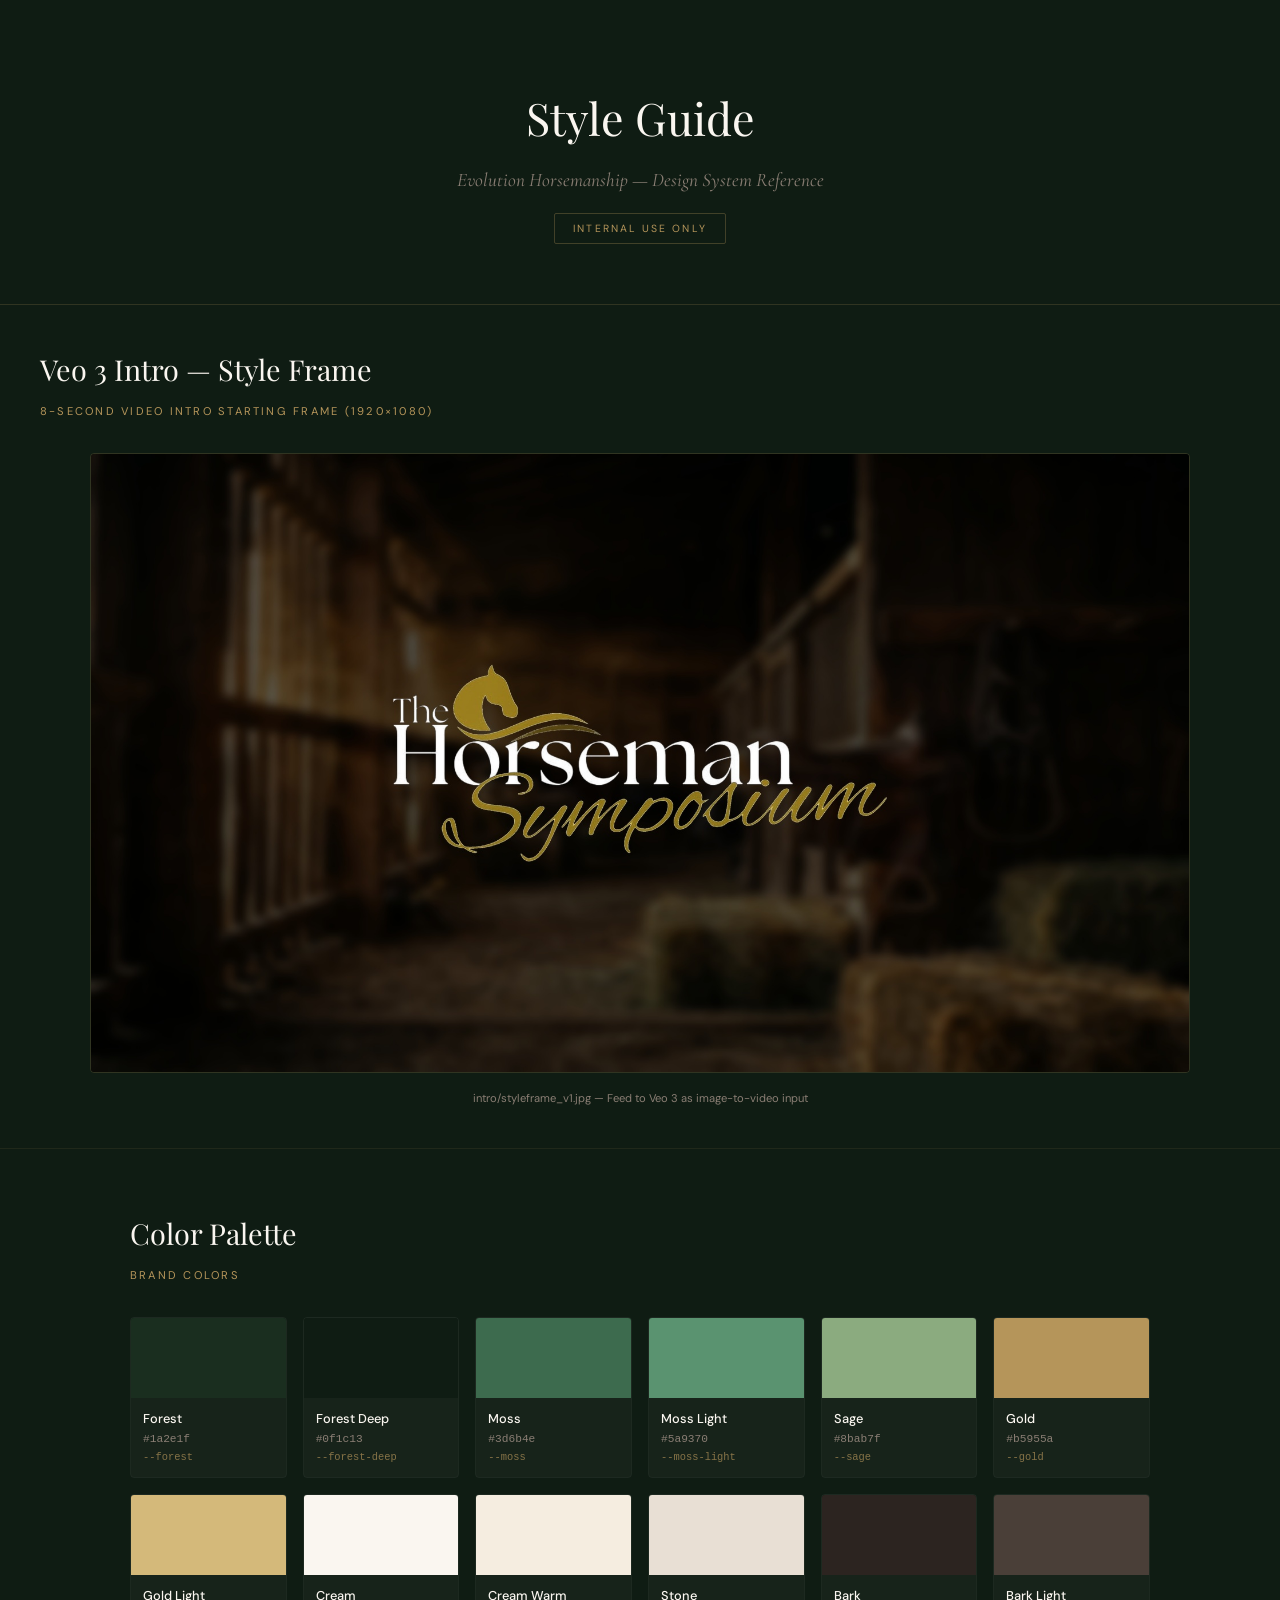
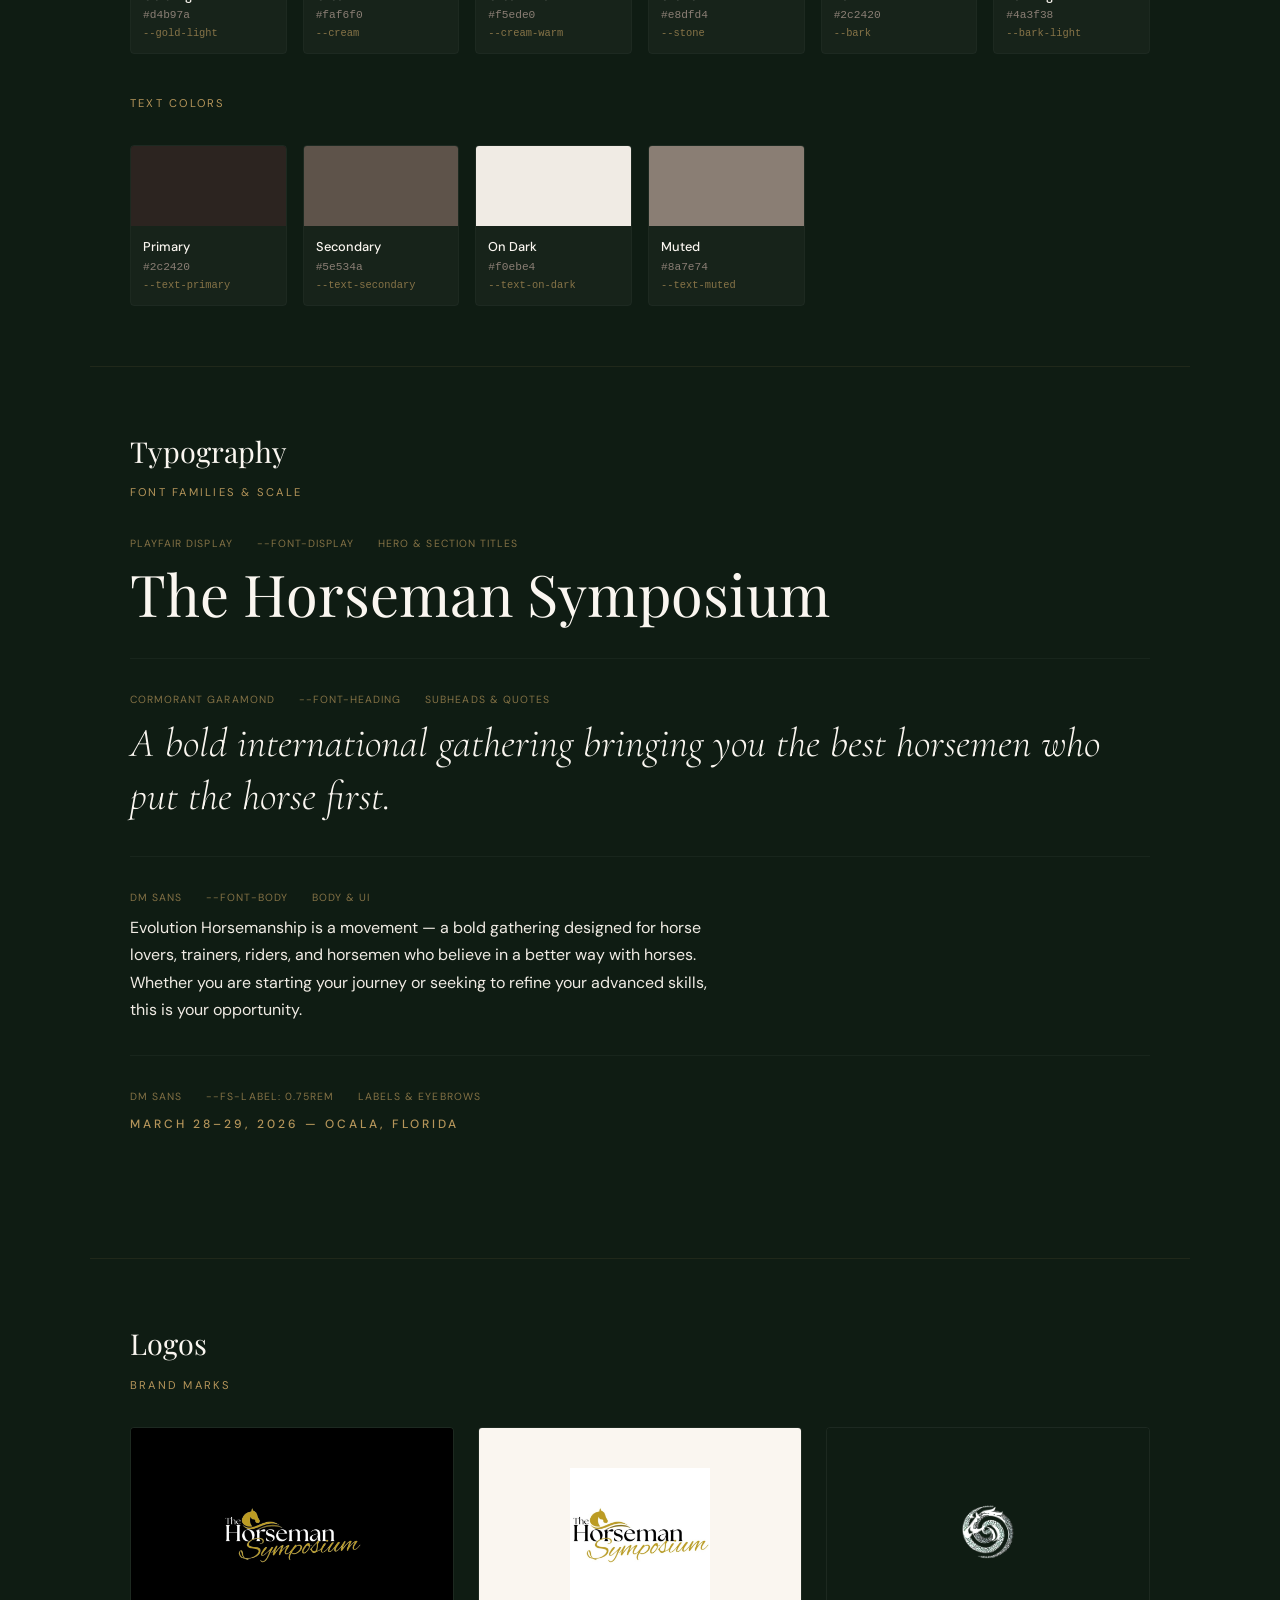
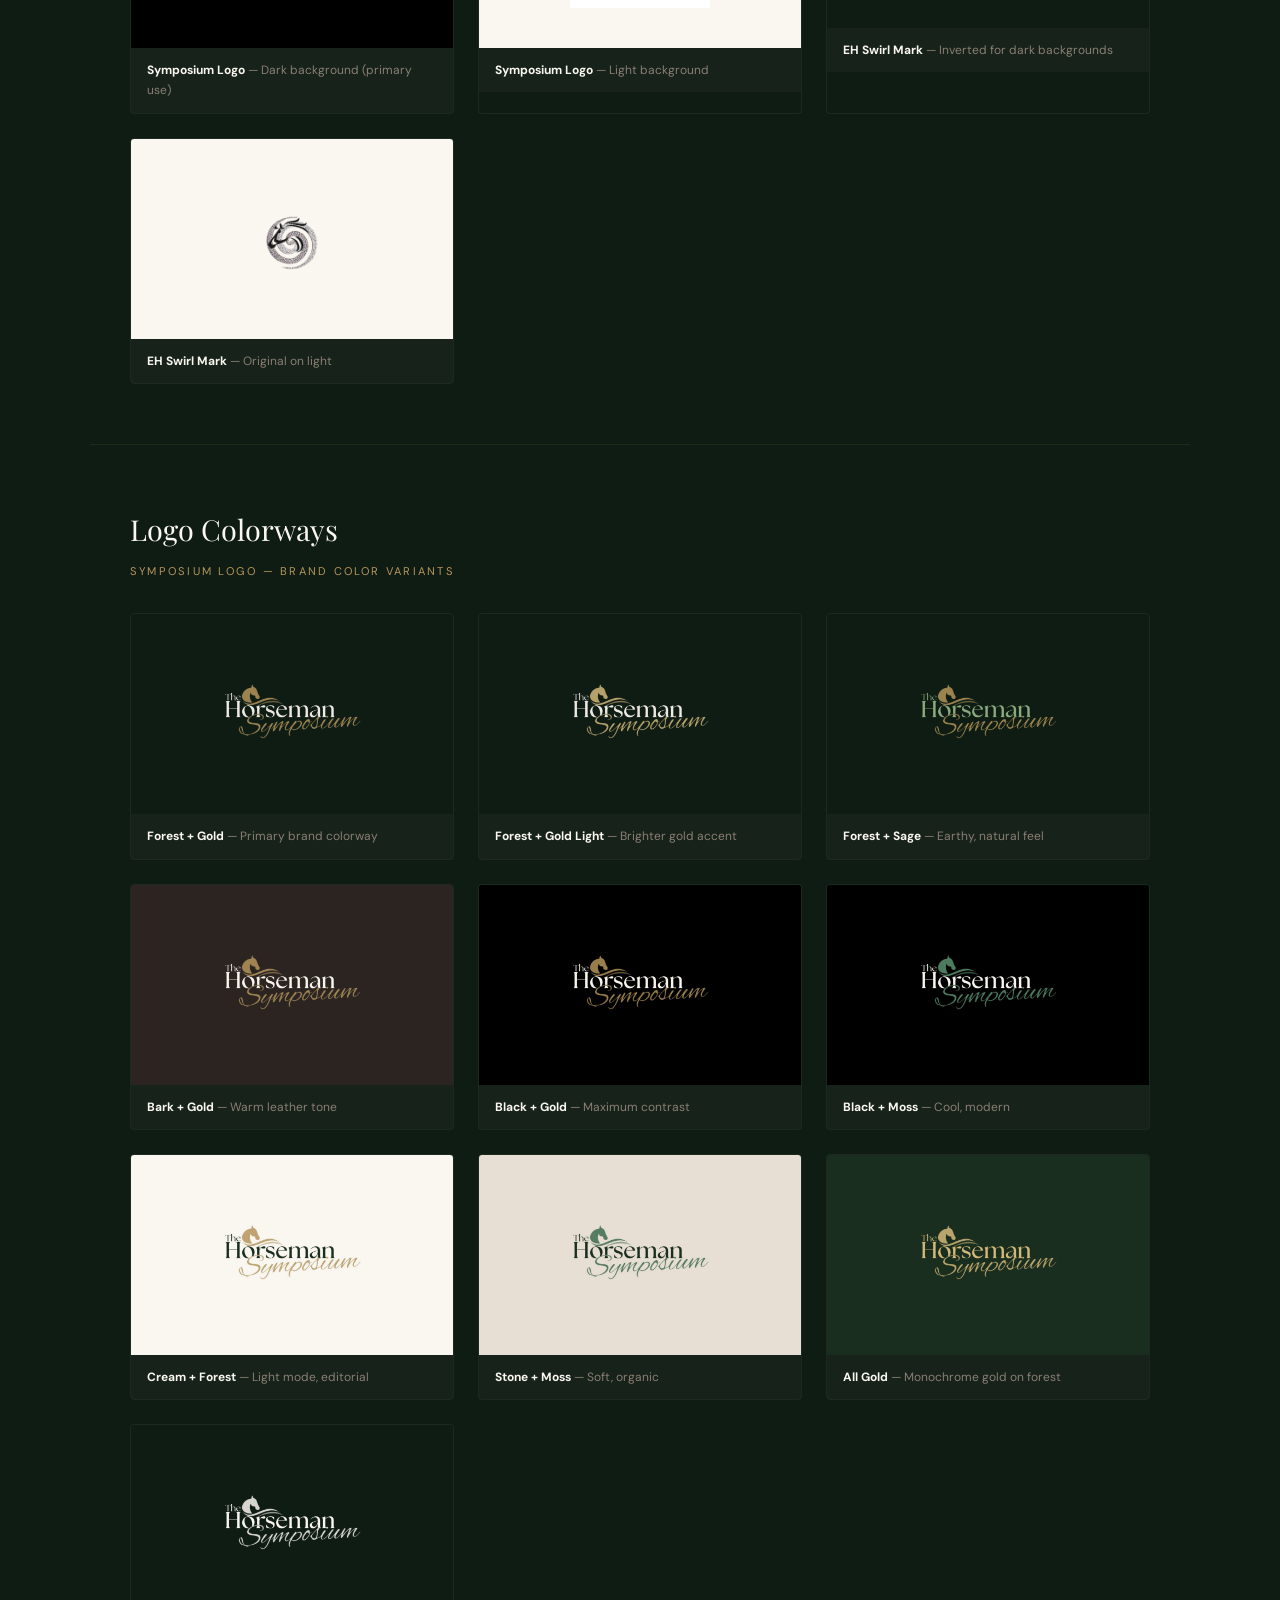
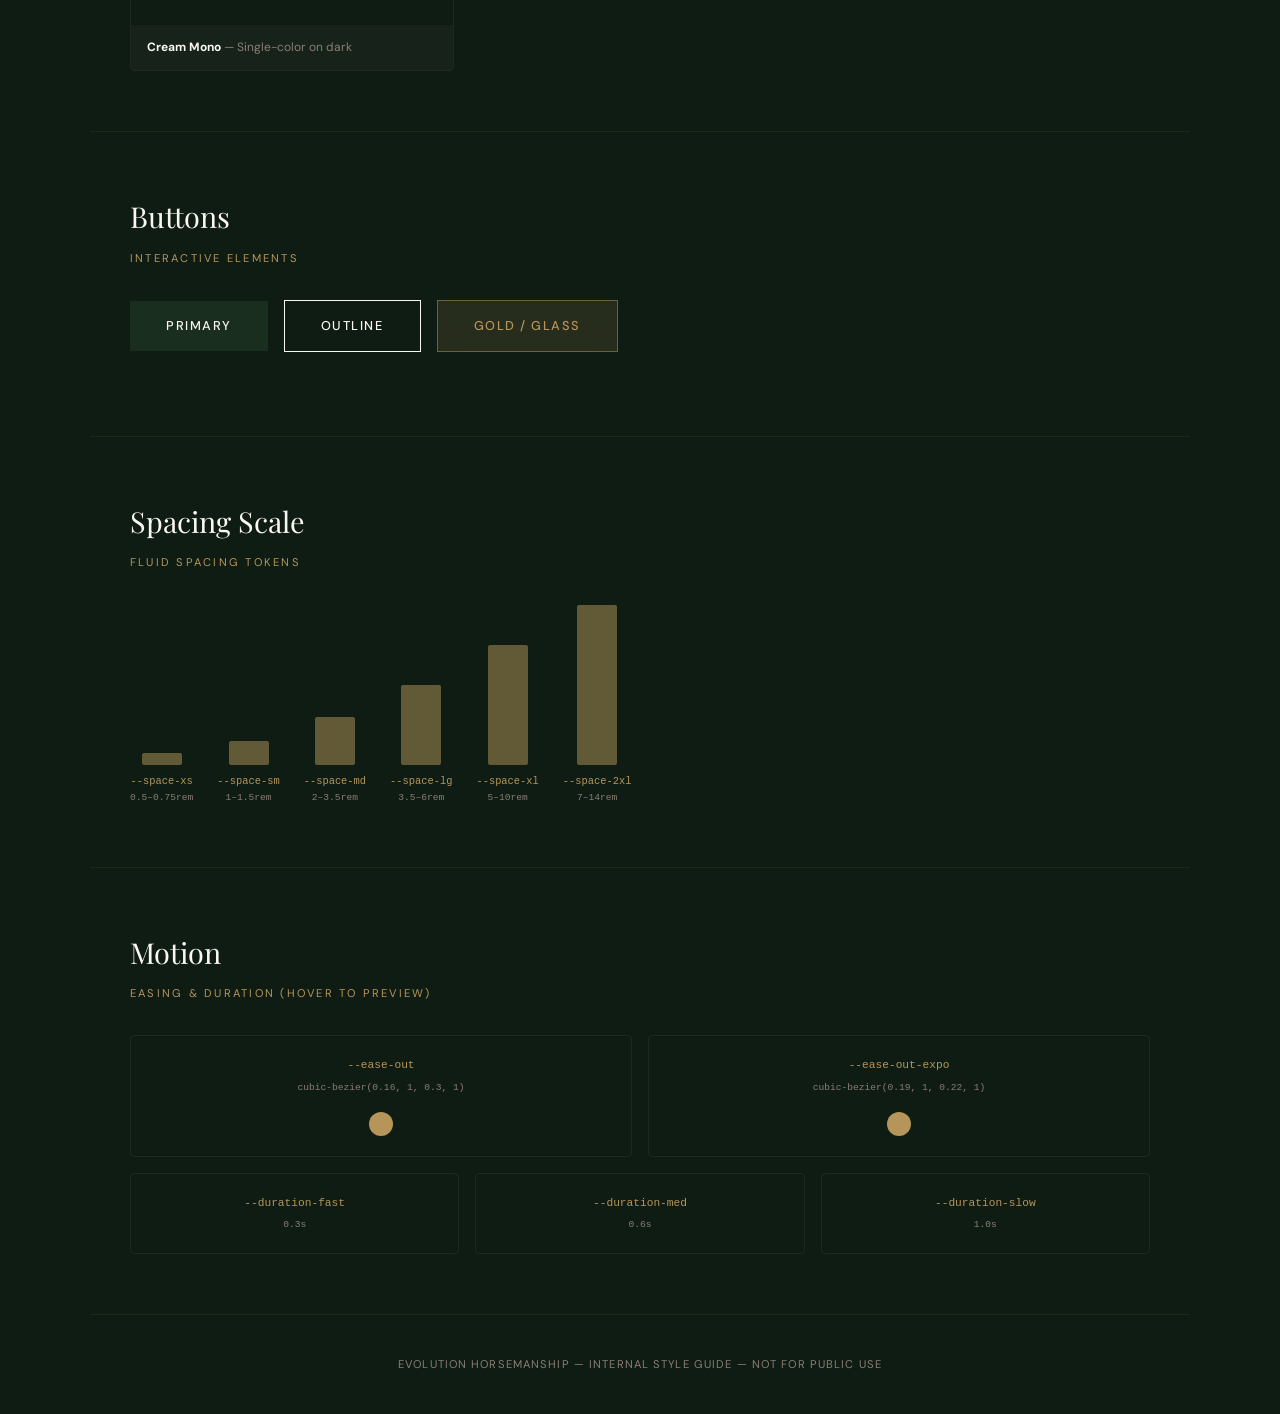
==== src/styleguide.html @ cb479701 "Hero YouTube video, featured interview, social links, intro assets - Replaced hero promo video with " ====
<!DOCTYPE html>
<html lang="en">
<head>
<meta charset="UTF-8">
<meta name="viewport" content="width=device-width, initial-scale=1.0">
<title>Style Guide — Evolution Horsemanship (Internal)</title>
<link href="https://fonts.googleapis.com/css2?family=Cormorant+Garamond:ital,wght@0,300;0,400;0,500;0,600;0,700;1,300;1,400&family=DM+Sans:ital,wght@0,300;0,400;0,500;0,700;1,400&family=Playfair+Display:ital,wght@0,400;0,500;0,600;0,700;0,800;1,400;1,500&family=Great+Vibes&display=swap" rel="stylesheet">
<style>
:root {
  --forest: #1a2e1f; --forest-deep: #0f1c13; --moss: #3d6b4e; --moss-light: #5a9370;
  --sage: #8bab7f; --gold: #b5955a; --gold-light: #d4b97a; --cream: #faf6f0;
  --cream-warm: #f5ede0; --stone: #e8dfd4; --bark: #2c2420; --bark-light: #4a3f38;
  --text-primary: #2c2420; --text-secondary: #5e534a; --text-on-dark: #f0ebe4; --text-muted: #8a7e74;
  --font-display: 'Playfair Display', Georgia, serif;
  --font-heading: 'Cormorant Garamond', Georgia, serif;
  --font-body: 'DM Sans', -apple-system, sans-serif;
}
*, *::before, *::after { margin:0; padding:0; box-sizing:border-box; }
html { background: var(--forest-deep); }
body { font-family: var(--font-body); color: var(--text-on-dark); line-height:1.7; padding:0; }

.sg-header { text-align:center; padding:80px 40px 60px; border-bottom:1px solid rgba(181,149,90,0.2); }
.sg-header h1 { font-family:var(--font-display); font-size:2.8rem; font-weight:400; color:var(--cream); margin-bottom:8px; }
.sg-header p { font-family:var(--font-heading); font-size:1.2rem; font-style:italic; color:var(--text-muted); }
.sg-header .badge { display:inline-block; margin-top:16px; padding:6px 18px; font-size:0.65rem; letter-spacing:0.2em; text-transform:uppercase; border:1px solid rgba(181,149,90,0.3); color:var(--gold); border-radius:2px; }

.sg-section { max-width:1100px; margin:0 auto; padding:60px 40px; border-bottom:1px solid rgba(181,149,90,0.1); }
.sg-section h2 { font-family:var(--font-display); font-size:1.8rem; font-weight:400; color:var(--cream); margin-bottom:8px; }
.sg-section .section-sub { font-size:0.7rem; letter-spacing:0.2em; text-transform:uppercase; color:var(--gold); margin-bottom:32px; }

/* Colors */
.color-grid { display:grid; grid-template-columns:repeat(auto-fill, minmax(140px,1fr)); gap:16px; }
.color-card { border-radius:4px; overflow:hidden; border:1px solid rgba(255,255,255,0.06); }
.color-swatch { height:80px; }
.color-info { padding:10px 12px; background:rgba(255,255,255,0.03); }
.color-info .name { font-size:0.8rem; font-weight:500; color:var(--cream); }
.color-info .hex { font-size:0.7rem; color:var(--text-muted); font-family:monospace; }
.color-info .var { font-size:0.65rem; color:var(--gold); opacity:0.7; font-family:monospace; }

/* Typography */
.type-row { margin-bottom:32px; padding-bottom:32px; border-bottom:1px solid rgba(255,255,255,0.04); }
.type-row:last-child { border-bottom:none; }
.type-meta { display:flex; gap:24px; margin-bottom:8px; flex-wrap:wrap; }
.type-meta span { font-size:0.65rem; letter-spacing:0.1em; text-transform:uppercase; color:var(--gold); opacity:0.7; }
.type-sample-display { font-family:var(--font-display); font-size:clamp(2.4rem,4.5vw,4.2rem); font-weight:400; color:var(--cream); line-height:1.15; }
.type-sample-heading { font-family:var(--font-heading); font-size:clamp(1.8rem,3.2vw,3rem); font-weight:300; font-style:italic; color:var(--cream); line-height:1.3; }
.type-sample-body { font-family:var(--font-body); font-size:1rem; color:var(--text-on-dark); line-height:1.7; max-width:600px; }
.type-sample-label { font-family:var(--font-body); font-size:0.75rem; font-weight:500; letter-spacing:0.25em; text-transform:uppercase; color:var(--gold); }

/* Logos */
.logo-grid { display:grid; grid-template-columns:repeat(auto-fit, minmax(280px,1fr)); gap:24px; }
.logo-card { border:1px solid rgba(255,255,255,0.06); border-radius:4px; overflow:hidden; }
.logo-card .preview { padding:40px; display:flex; align-items:center; justify-content:center; min-height:200px; }
.logo-card .preview img { max-height:140px; width:auto; }
.logo-card .preview.dark { background:#000; }
.logo-card .preview.light { background:var(--cream); }
.logo-card .caption { padding:12px 16px; background:rgba(255,255,255,0.03); font-size:0.75rem; color:var(--text-muted); }
.logo-card .caption strong { color:var(--cream); }

/* Spacing */
.spacing-demo { display:flex; flex-wrap:wrap; gap:24px; align-items:flex-end; }
.spacing-item { text-align:center; }
.spacing-bar { background:var(--gold); opacity:0.5; width:40px; margin:0 auto 8px; border-radius:2px; }
.spacing-item .name { font-size:0.65rem; color:var(--gold); font-family:monospace; }
.spacing-item .val { font-size:0.6rem; color:var(--text-muted); font-family:monospace; }

/* Buttons */
.btn-row { display:flex; flex-wrap:wrap; gap:16px; align-items:center; margin-bottom:24px; }
.demo-btn { display:inline-flex; align-items:center; gap:8px; font-family:var(--font-body); font-size:0.8rem; font-weight:500; letter-spacing:0.12em; text-transform:uppercase; padding:14px 36px; cursor:pointer; border:none; transition:all 0.3s ease; text-decoration:none; }
.demo-btn.primary { background:var(--forest); color:var(--cream); }
.demo-btn.primary:hover { background:var(--moss); }
.demo-btn.outline { background:transparent; border:1px solid var(--forest); color:var(--cream); border-color:var(--cream); }
.demo-btn.outline:hover { background:var(--cream); color:var(--forest); }
.demo-btn.gold { background:rgba(181,149,90,0.15); border:1px solid rgba(181,149,90,0.5); color:var(--gold); backdrop-filter:blur(12px); }
.demo-btn.gold:hover { background:rgba(181,149,90,0.3); color:#fff; }

/* Motion */
.motion-grid { display:grid; grid-template-columns:repeat(auto-fit, minmax(200px,1fr)); gap:16px; }
.motion-card { padding:20px; border:1px solid rgba(255,255,255,0.06); border-radius:4px; text-align:center; }
.motion-card .name { font-size:0.7rem; color:var(--gold); font-family:monospace; margin-bottom:4px; }
.motion-card .val { font-size:0.6rem; color:var(--text-muted); font-family:monospace; }
.motion-ball { width:24px; height:24px; border-radius:50%; background:var(--gold); margin:16px auto 0; }
.motion-card:hover .ball-ease { animation: demoEase 0.6s cubic-bezier(0.16,1,0.3,1) forwards; }
.motion-card:hover .ball-expo { animation: demoEase 0.6s cubic-bezier(0.19,1,0.22,1) forwards; }
@keyframes demoEase { 0%{transform:translateX(-40px)} 100%{transform:translateX(40px)} }
</style>
</head>
<body>

<div class="sg-header">
  <h1>Style Guide</h1>
  <p>Evolution Horsemanship — Design System Reference</p>
  <div class="badge">Internal Use Only</div>
</div>

<!-- VEO 3 INTRO STYLE FRAME -->
<div class="sg-section" style="max-width:100%; padding:40px;">
  <h2>Veo 3 Intro — Style Frame</h2>
  <div class="section-sub">8-Second Video Intro Starting Frame (1920×1080)</div>
  <div style="border:1px solid rgba(181,149,90,0.2); border-radius:4px; overflow:hidden; max-width:1100px; margin:0 auto;">
    <img src="images/styleframe_v1.jpg" alt="Intro Style Frame" style="width:100%; display:block;">
  </div>
  <div style="text-align:center; margin-top:16px; font-size:0.7rem; color:var(--text-muted);">intro/styleframe_v1.jpg — Feed to Veo 3 as image-to-video input</div>
</div>

<!-- COLORS -->
<div class="sg-section">
  <h2>Color Palette</h2>
  <div class="section-sub">Brand Colors</div>
  <div class="color-grid">
    <div class="color-card"><div class="color-swatch" style="background:#1a2e1f"></div><div class="color-info"><div class="name">Forest</div><div class="hex">#1a2e1f</div><div class="var">--forest</div></div></div>
    <div class="color-card"><div class="color-swatch" style="background:#0f1c13"></div><div class="color-info"><div class="name">Forest Deep</div><div class="hex">#0f1c13</div><div class="var">--forest-deep</div></div></div>
    <div class="color-card"><div class="color-swatch" style="background:#3d6b4e"></div><div class="color-info"><div class="name">Moss</div><div class="hex">#3d6b4e</div><div class="var">--moss</div></div></div>
    <div class="color-card"><div class="color-swatch" style="background:#5a9370"></div><div class="color-info"><div class="name">Moss Light</div><div class="hex">#5a9370</div><div class="var">--moss-light</div></div></div>
    <div class="color-card"><div class="color-swatch" style="background:#8bab7f"></div><div class="color-info"><div class="name">Sage</div><div class="hex">#8bab7f</div><div class="var">--sage</div></div></div>
    <div class="color-card"><div class="color-swatch" style="background:#b5955a"></div><div class="color-info"><div class="name">Gold</div><div class="hex">#b5955a</div><div class="var">--gold</div></div></div>
    <div class="color-card"><div class="color-swatch" style="background:#d4b97a"></div><div class="color-info"><div class="name">Gold Light</div><div class="hex">#d4b97a</div><div class="var">--gold-light</div></div></div>
    <div class="color-card"><div class="color-swatch" style="background:#faf6f0"></div><div class="color-info"><div class="name">Cream</div><div class="hex">#faf6f0</div><div class="var">--cream</div></div></div>
    <div class="color-card"><div class="color-swatch" style="background:#f5ede0"></div><div class="color-info"><div class="name">Cream Warm</div><div class="hex">#f5ede0</div><div class="var">--cream-warm</div></div></div>
    <div class="color-card"><div class="color-swatch" style="background:#e8dfd4"></div><div class="color-info"><div class="name">Stone</div><div class="hex">#e8dfd4</div><div class="var">--stone</div></div></div>
    <div class="color-card"><div class="color-swatch" style="background:#2c2420"></div><div class="color-info"><div class="name">Bark</div><div class="hex">#2c2420</div><div class="var">--bark</div></div></div>
    <div class="color-card"><div class="color-swatch" style="background:#4a3f38"></div><div class="color-info"><div class="name">Bark Light</div><div class="hex">#4a3f38</div><div class="var">--bark-light</div></div></div>
  </div>

  <div class="section-sub" style="margin-top:40px">Text Colors</div>
  <div class="color-grid">
    <div class="color-card"><div class="color-swatch" style="background:#2c2420"></div><div class="color-info"><div class="name">Primary</div><div class="hex">#2c2420</div><div class="var">--text-primary</div></div></div>
    <div class="color-card"><div class="color-swatch" style="background:#5e534a"></div><div class="color-info"><div class="name">Secondary</div><div class="hex">#5e534a</div><div class="var">--text-secondary</div></div></div>
    <div class="color-card"><div class="color-swatch" style="background:#f0ebe4"></div><div class="color-info"><div class="name">On Dark</div><div class="hex">#f0ebe4</div><div class="var">--text-on-dark</div></div></div>
    <div class="color-card"><div class="color-swatch" style="background:#8a7e74"></div><div class="color-info"><div class="name">Muted</div><div class="hex">#8a7e74</div><div class="var">--text-muted</div></div></div>
  </div>
</div>

<!-- TYPOGRAPHY -->
<div class="sg-section">
  <h2>Typography</h2>
  <div class="section-sub">Font Families &amp; Scale</div>

  <div class="type-row">
    <div class="type-meta"><span>Playfair Display</span><span>--font-display</span><span>Hero &amp; Section Titles</span></div>
    <div class="type-sample-display">The Horseman Symposium</div>
  </div>
  <div class="type-row">
    <div class="type-meta"><span>Cormorant Garamond</span><span>--font-heading</span><span>Subheads &amp; Quotes</span></div>
    <div class="type-sample-heading">A bold international gathering bringing you the best horsemen who put the horse first.</div>
  </div>
  <div class="type-row">
    <div class="type-meta"><span>DM Sans</span><span>--font-body</span><span>Body &amp; UI</span></div>
    <div class="type-sample-body">Evolution Horsemanship is a movement — a bold gathering designed for horse lovers, trainers, riders, and horsemen who believe in a better way with horses. Whether you are starting your journey or seeking to refine your advanced skills, this is your opportunity.</div>
  </div>
  <div class="type-row">
    <div class="type-meta"><span>DM Sans</span><span>--fs-label: 0.75rem</span><span>Labels &amp; Eyebrows</span></div>
    <div class="type-sample-label">March 28–29, 2026 — Ocala, Florida</div>
  </div>
</div>

<!-- LOGOS -->
<div class="sg-section">
  <h2>Logos</h2>
  <div class="section-sub">Brand Marks</div>
  <div class="logo-grid">
    <div class="logo-card">
      <div class="preview dark"><img src="images/symposium_logo_dark.jpg" alt="Symposium Logo on Dark"></div>
      <div class="caption"><strong>Symposium Logo</strong> — Dark background (primary use)</div>
    </div>
    <div class="logo-card">
      <div class="preview light"><img src="images/symposium_logo.jpg" alt="Symposium Logo on Light"></div>
      <div class="caption"><strong>Symposium Logo</strong> — Light background</div>
    </div>
    <div class="logo-card">
      <div class="preview dark" style="background:var(--forest-deep)"><img src="images/logo.png" alt="EH Brand Mark" style="filter:invert(1) brightness(1.8); max-height:80px;"></div>
      <div class="caption"><strong>EH Swirl Mark</strong> — Inverted for dark backgrounds</div>
    </div>
    <div class="logo-card">
      <div class="preview light"><img src="images/logo.png" alt="EH Brand Mark" style="max-height:80px;"></div>
      <div class="caption"><strong>EH Swirl Mark</strong> — Original on light</div>
    </div>
  </div>
</div>

<!-- LOGO COLORWAYS -->
<div class="sg-section">
  <h2>Logo Colorways</h2>
  <div class="section-sub">Symposium Logo — Brand Color Variants</div>
  <div class="logo-grid" style="grid-template-columns:repeat(auto-fit, minmax(240px,1fr));">
    <div class="logo-card">
      <div class="preview" style="background:#0f1c13; padding:24px;"><img src="images/symposium_logo_forest_gold.jpg" alt="Forest + Gold"></div>
      <div class="caption"><strong>Forest + Gold</strong> — Primary brand colorway</div>
    </div>
    <div class="logo-card">
      <div class="preview" style="background:#0f1c13; padding:24px;"><img src="images/symposium_logo_forest_goldlight.jpg" alt="Forest + Gold Light"></div>
      <div class="caption"><strong>Forest + Gold Light</strong> — Brighter gold accent</div>
    </div>
    <div class="logo-card">
      <div class="preview" style="background:#0f1c13; padding:24px;"><img src="images/symposium_logo_forest_sage.jpg" alt="Forest + Sage"></div>
      <div class="caption"><strong>Forest + Sage</strong> — Earthy, natural feel</div>
    </div>
    <div class="logo-card">
      <div class="preview" style="background:#2c2420; padding:24px;"><img src="images/symposium_logo_bark_gold.jpg" alt="Bark + Gold"></div>
      <div class="caption"><strong>Bark + Gold</strong> — Warm leather tone</div>
    </div>
    <div class="logo-card">
      <div class="preview" style="background:#000; padding:24px;"><img src="images/symposium_logo_black_gold.jpg" alt="Black + Gold"></div>
      <div class="caption"><strong>Black + Gold</strong> — Maximum contrast</div>
    </div>
    <div class="logo-card">
      <div class="preview" style="background:#000; padding:24px;"><img src="images/symposium_logo_black_moss.jpg" alt="Black + Moss"></div>
      <div class="caption"><strong>Black + Moss</strong> — Cool, modern</div>
    </div>
    <div class="logo-card">
      <div class="preview" style="background:#faf6f0; padding:24px;"><img src="images/symposium_logo_cream_forest.jpg" alt="Cream + Forest"></div>
      <div class="caption"><strong>Cream + Forest</strong> — Light mode, editorial</div>
    </div>
    <div class="logo-card">
      <div class="preview" style="background:#e8dfd4; padding:24px;"><img src="images/symposium_logo_stone_moss.jpg" alt="Stone + Moss"></div>
      <div class="caption"><strong>Stone + Moss</strong> — Soft, organic</div>
    </div>
    <div class="logo-card">
      <div class="preview" style="background:#1a2e1f; padding:24px;"><img src="images/symposium_logo_forest_allgold.jpg" alt="All Gold"></div>
      <div class="caption"><strong>All Gold</strong> — Monochrome gold on forest</div>
    </div>
    <div class="logo-card">
      <div class="preview" style="background:#0f1c13; padding:24px;"><img src="images/symposium_logo_forest_cream.jpg" alt="Cream Mono"></div>
      <div class="caption"><strong>Cream Mono</strong> — Single-color on dark</div>
    </div>
  </div>
</div>

<!-- BUTTONS -->
<div class="sg-section">
  <h2>Buttons</h2>
  <div class="section-sub">Interactive Elements</div>
  <div class="btn-row">
    <a class="demo-btn primary" href="#">Primary</a>
    <a class="demo-btn outline" href="#">Outline</a>
    <a class="demo-btn gold" href="#">Gold / Glass</a>
  </div>
</div>

<!-- SPACING -->
<div class="sg-section">
  <h2>Spacing Scale</h2>
  <div class="section-sub">Fluid Spacing Tokens</div>
  <div class="spacing-demo">
    <div class="spacing-item"><div class="spacing-bar" style="height:12px"></div><div class="name">--space-xs</div><div class="val">0.5–0.75rem</div></div>
    <div class="spacing-item"><div class="spacing-bar" style="height:24px"></div><div class="name">--space-sm</div><div class="val">1–1.5rem</div></div>
    <div class="spacing-item"><div class="spacing-bar" style="height:48px"></div><div class="name">--space-md</div><div class="val">2–3.5rem</div></div>
    <div class="spacing-item"><div class="spacing-bar" style="height:80px"></div><div class="name">--space-lg</div><div class="val">3.5–6rem</div></div>
    <div class="spacing-item"><div class="spacing-bar" style="height:120px"></div><div class="name">--space-xl</div><div class="val">5–10rem</div></div>
    <div class="spacing-item"><div class="spacing-bar" style="height:160px"></div><div class="name">--space-2xl</div><div class="val">7–14rem</div></div>
  </div>
</div>

<!-- MOTION -->
<div class="sg-section">
  <h2>Motion</h2>
  <div class="section-sub">Easing &amp; Duration (hover to preview)</div>
  <div class="motion-grid">
    <div class="motion-card"><div class="name">--ease-out</div><div class="val">cubic-bezier(0.16, 1, 0.3, 1)</div><div class="motion-ball ball-ease"></div></div>
    <div class="motion-card"><div class="name">--ease-out-expo</div><div class="val">cubic-bezier(0.19, 1, 0.22, 1)</div><div class="motion-ball ball-expo"></div></div>
  </div>
  <div class="motion-grid" style="margin-top:16px">
    <div class="motion-card"><div class="name">--duration-fast</div><div class="val">0.3s</div></div>
    <div class="motion-card"><div class="name">--duration-med</div><div class="val">0.6s</div></div>
    <div class="motion-card"><div class="name">--duration-slow</div><div class="val">1.0s</div></div>
  </div>
</div>

<div style="text-align:center; padding:40px; color:var(--text-muted); font-size:0.7rem; letter-spacing:0.1em;">
  EVOLUTION HORSEMANSHIP — INTERNAL STYLE GUIDE — NOT FOR PUBLIC USE
</div>

</body>
</html>
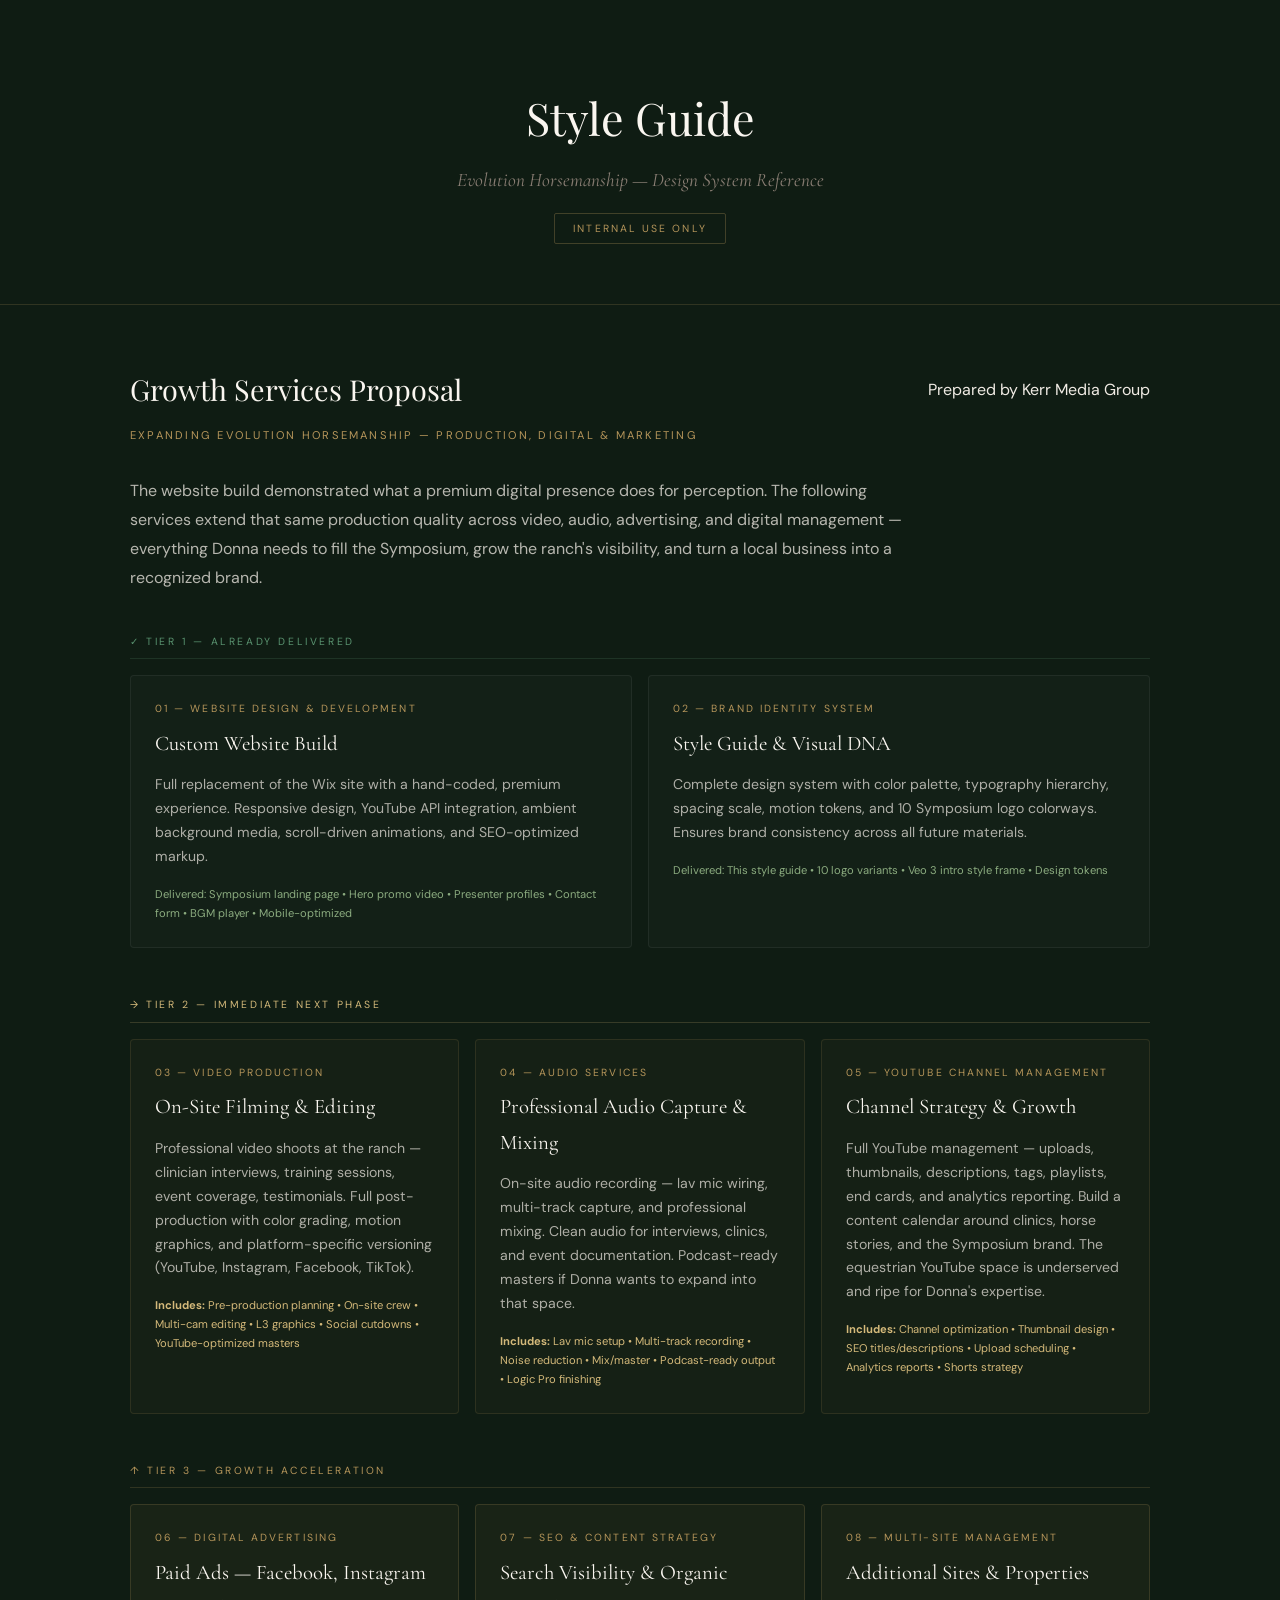
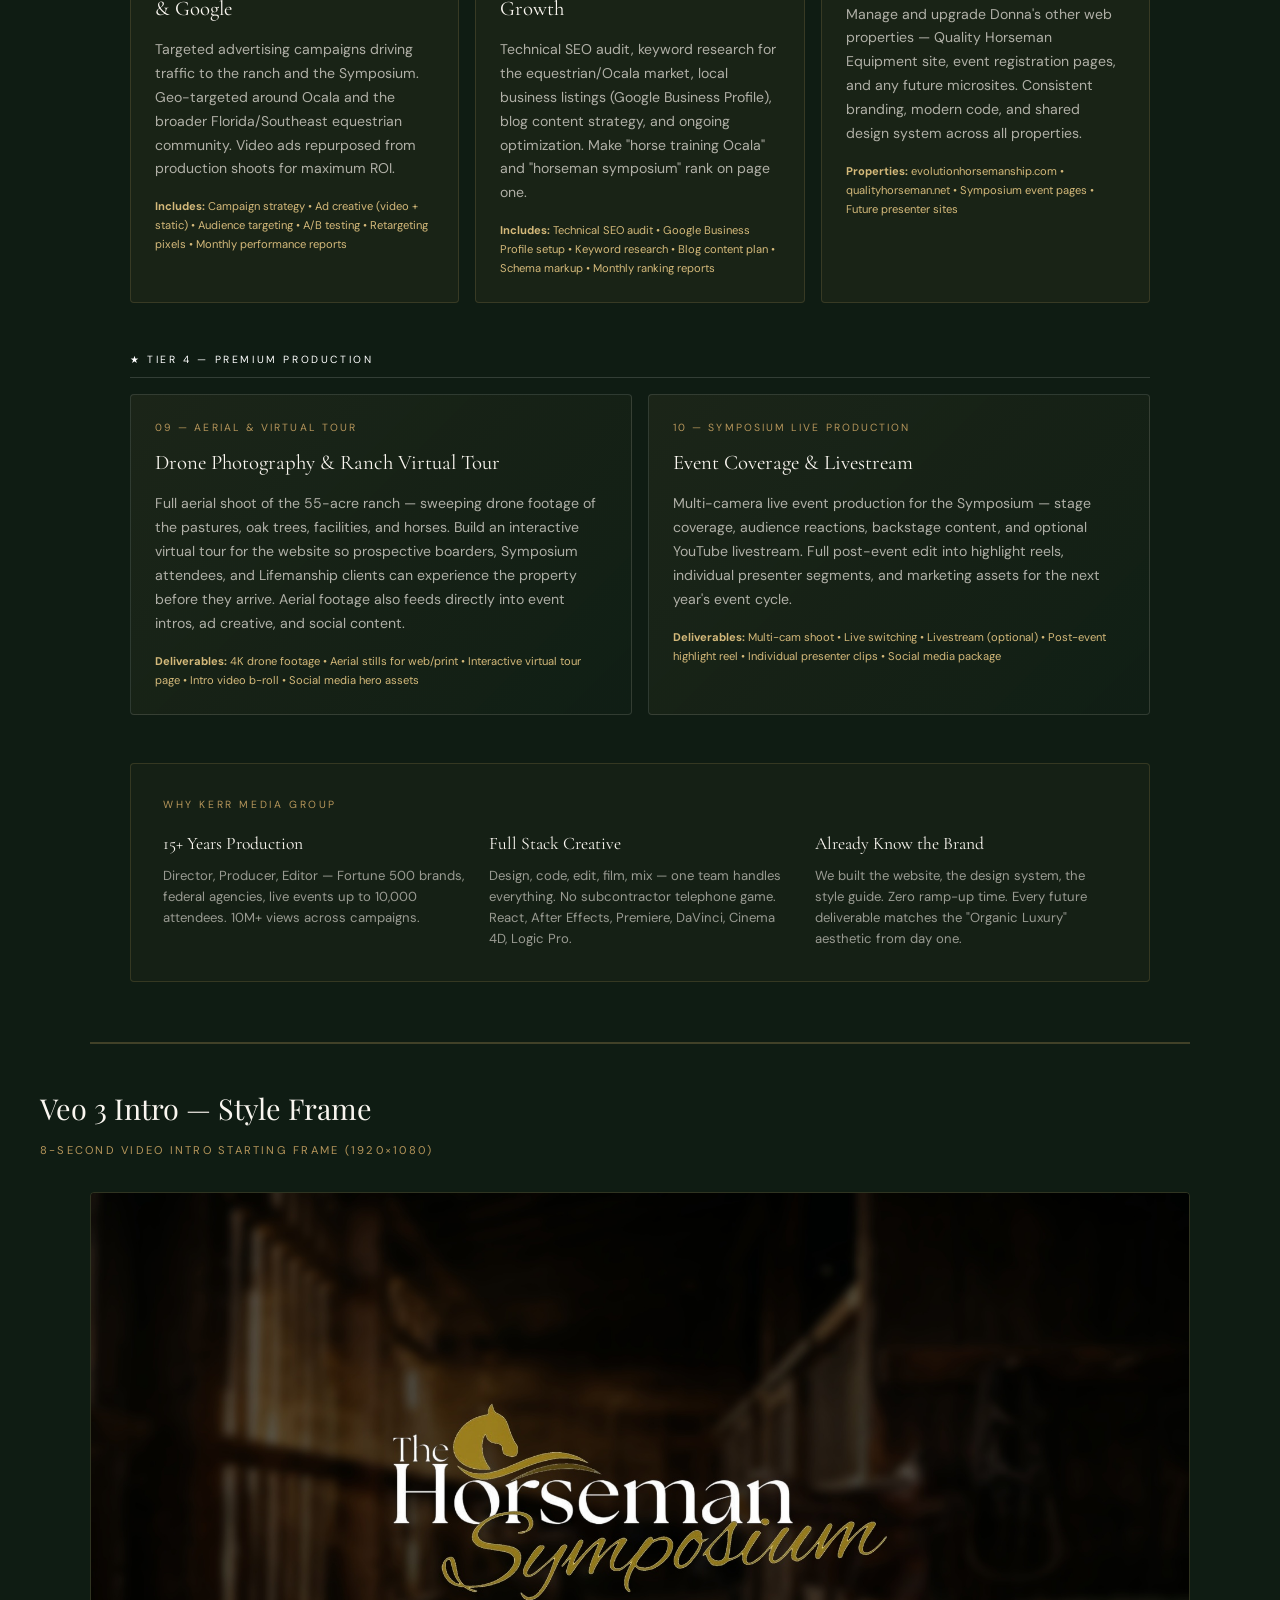
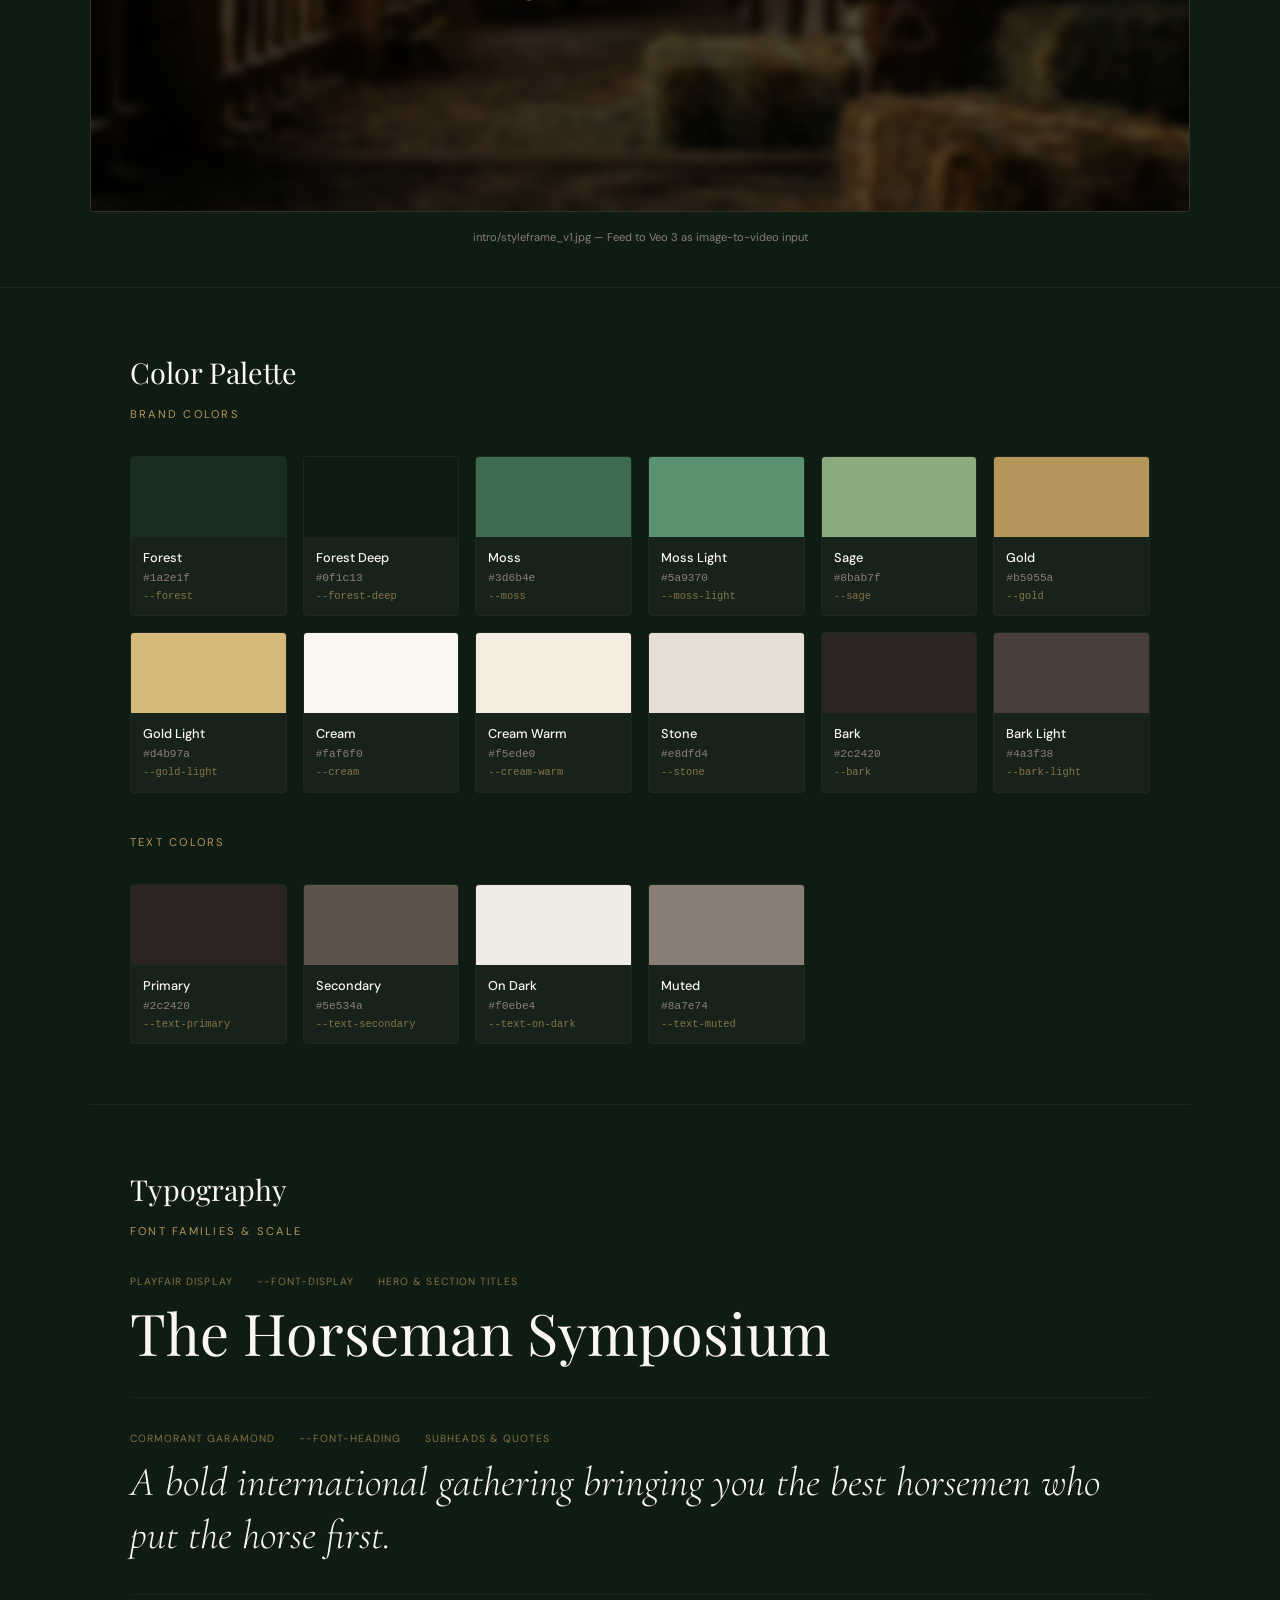
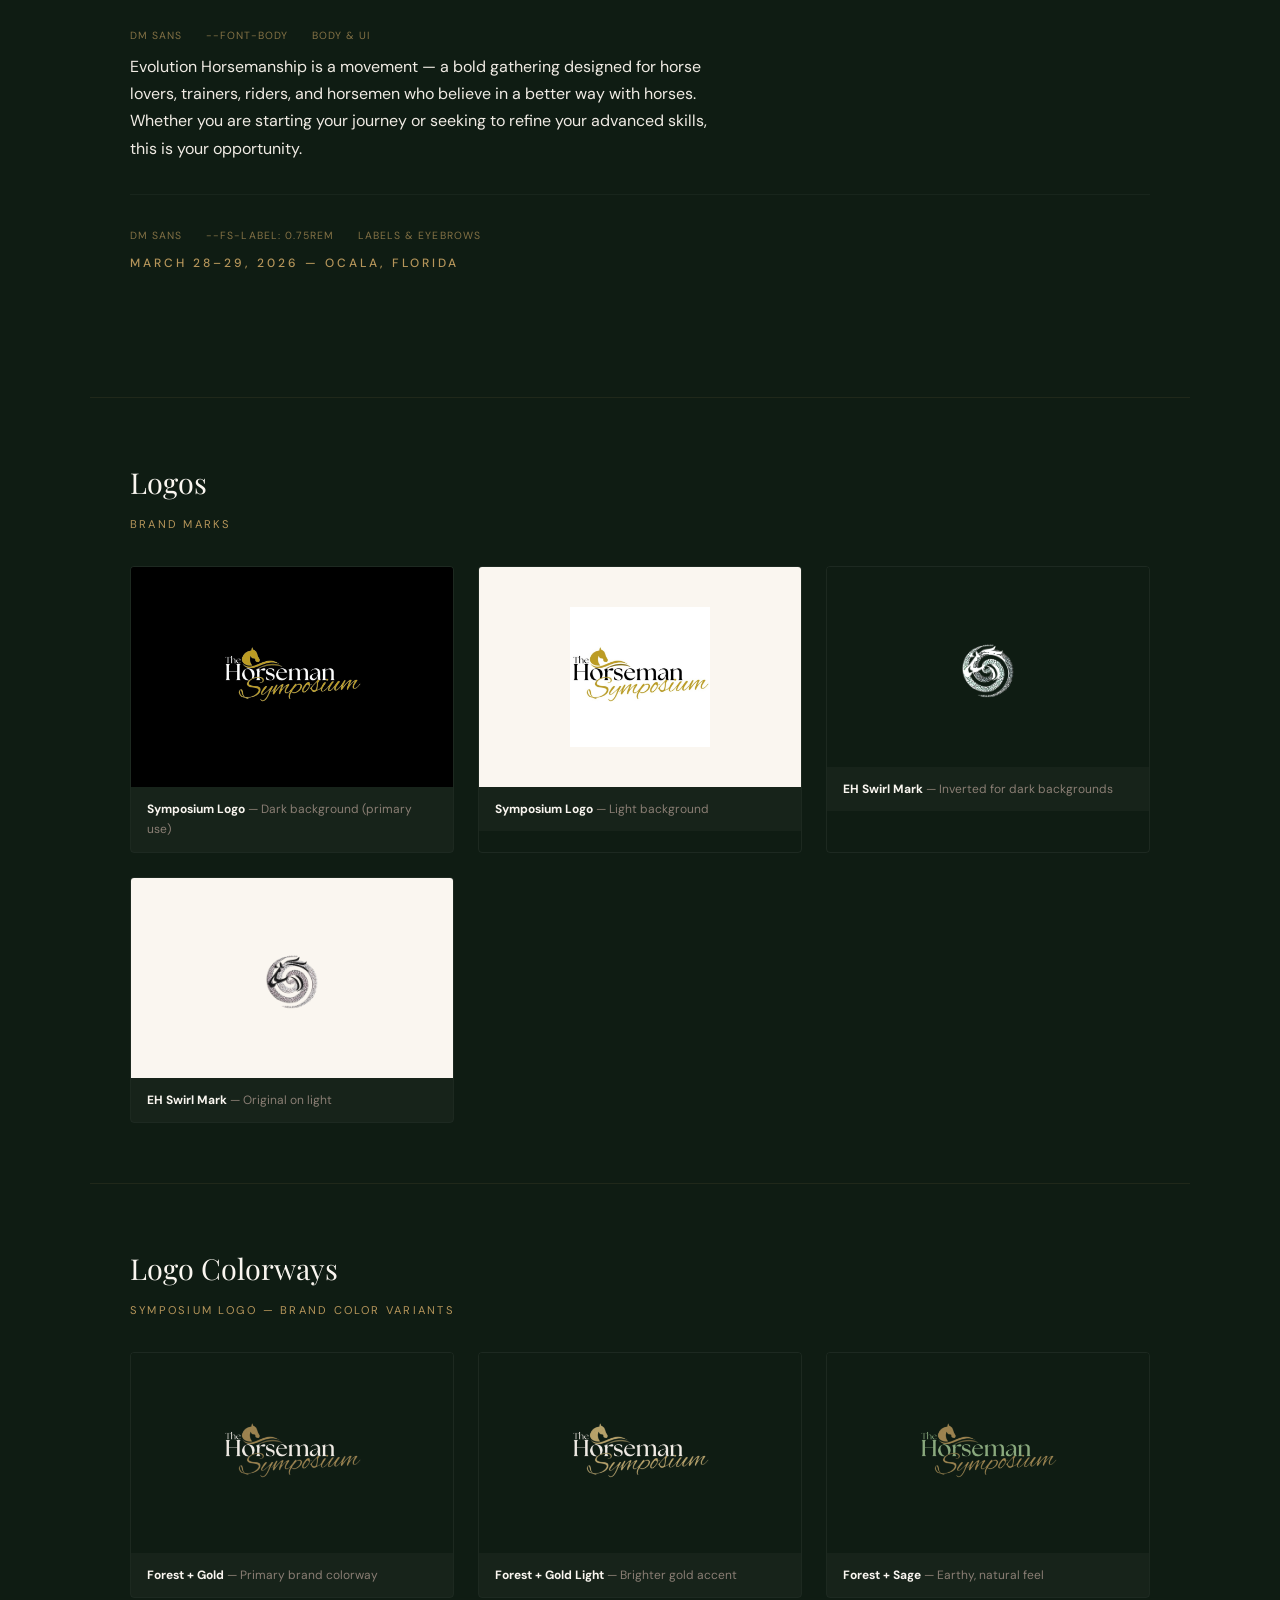
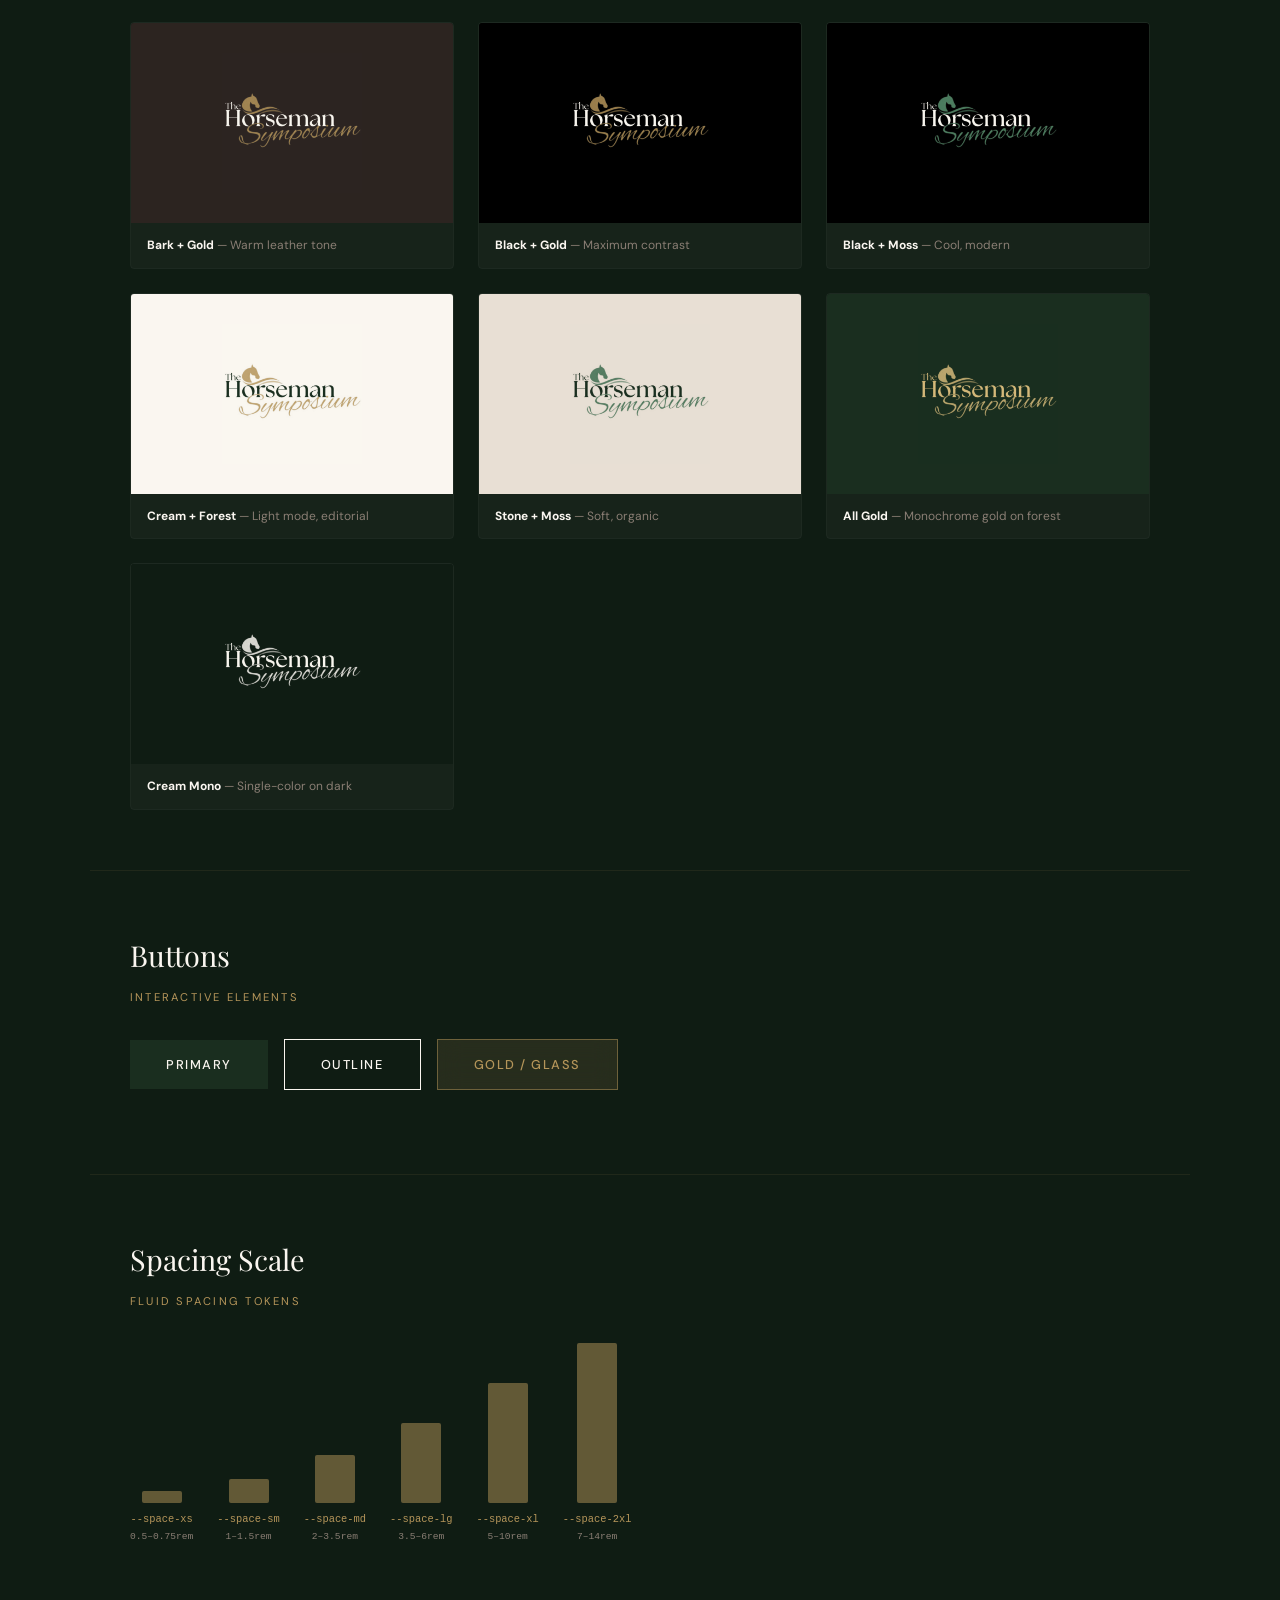
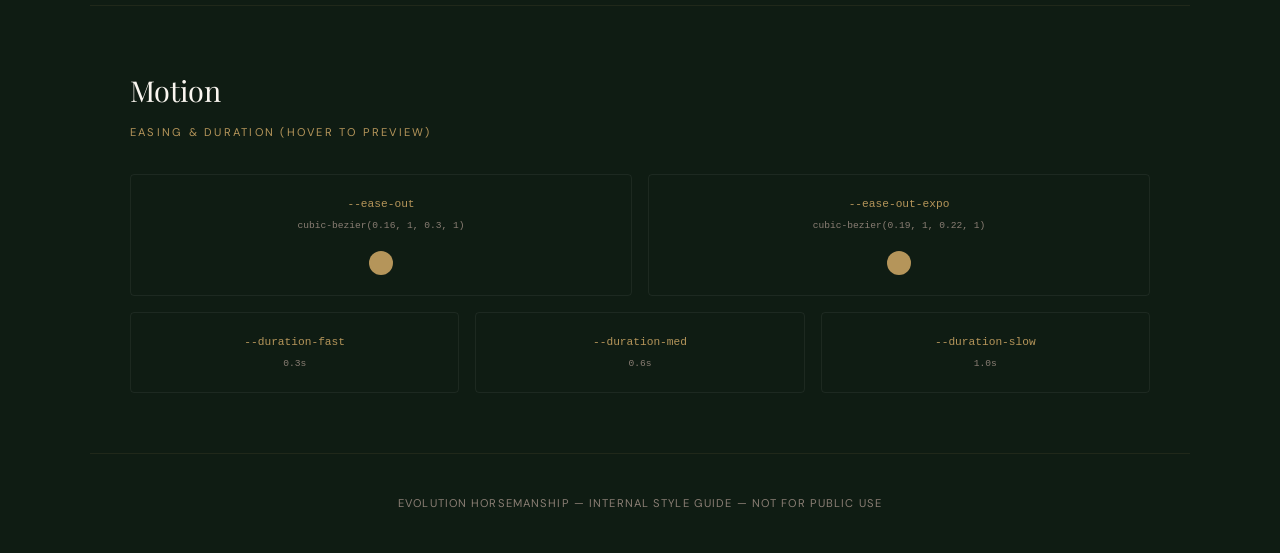
==== commit a8182727: "feat: Implement native Vimeo hero player for deployment" ====
--- a/src/styleguide.html
+++ b/src/styleguide.html
@@ -93,7 +93,181 @@
   <div class="badge">Internal Use Only</div>
 </div>
 
-<!-- VEO 3 INTRO STYLE FRAME -->
+<!-- ===== SERVICES PROPOSAL / PITCH DECK ===== -->
+<div class="sg-section" style="border-bottom:2px solid rgba(181,149,90,0.3);">
+  <div style="display:flex; align-items:center; justify-content:space-between; flex-wrap:wrap; gap:16px; margin-bottom:12px;">
+    <h2 style="margin:0;">Growth Services Proposal</h2>
+    <div class="badge" style="margin:0;">Prepared by Kerr Media Group</div>
+  </div>
+  <div class="section-sub">Expanding Evolution Horsemanship — Production, Digital & Marketing</div>
+  <p style="color:var(--text-on-dark); opacity:0.75; max-width:800px; margin-bottom:40px; line-height:1.8;">
+    The website build demonstrated what a premium digital presence does for perception. The following services extend that same production quality across video, audio, advertising, and digital management — everything Donna needs to fill the Symposium, grow the ranch's visibility, and turn a local business into a recognized brand.
+  </p>
+
+  <!-- TIER 1: DELIVERED -->
+  <div style="margin-bottom:48px;">
+    <div style="font-size:0.65rem; letter-spacing:0.25em; text-transform:uppercase; color:var(--moss-light); margin-bottom:16px; padding-bottom:8px; border-bottom:1px solid rgba(90,147,112,0.2);">✓ Tier 1 — Already Delivered</div>
+    <div style="display:grid; grid-template-columns:repeat(auto-fit, minmax(300px,1fr)); gap:16px;">
+
+      <div style="border:1px solid rgba(255,255,255,0.06); border-radius:4px; padding:24px; background:rgba(255,255,255,0.02);">
+        <div style="font-size:0.65rem; letter-spacing:0.2em; text-transform:uppercase; color:var(--gold); margin-bottom:8px;">01 — Website Design & Development</div>
+        <div style="font-family:var(--font-heading); font-size:1.3rem; color:var(--cream); margin-bottom:12px;">Custom Website Build</div>
+        <p style="font-size:0.88rem; color:var(--text-on-dark); opacity:0.7; line-height:1.7; margin-bottom:16px;">
+          Full replacement of the Wix site with a hand-coded, premium experience. Responsive design, YouTube API integration, ambient background media, scroll-driven animations, and SEO-optimized markup.
+        </p>
+        <div style="font-size:0.7rem; color:var(--sage);">Delivered: Symposium landing page &bull; Hero promo video &bull; Presenter profiles &bull; Contact form &bull; BGM player &bull; Mobile-optimized</div>
+      </div>
+
+      <div style="border:1px solid rgba(255,255,255,0.06); border-radius:4px; padding:24px; background:rgba(255,255,255,0.02);">
+        <div style="font-size:0.65rem; letter-spacing:0.2em; text-transform:uppercase; color:var(--gold); margin-bottom:8px;">02 — Brand Identity System</div>
+        <div style="font-family:var(--font-heading); font-size:1.3rem; color:var(--cream); margin-bottom:12px;">Style Guide & Visual DNA</div>
+        <p style="font-size:0.88rem; color:var(--text-on-dark); opacity:0.7; line-height:1.7; margin-bottom:16px;">
+          Complete design system with color palette, typography hierarchy, spacing scale, motion tokens, and 10 Symposium logo colorways. Ensures brand consistency across all future materials.
+        </p>
+        <div style="font-size:0.7rem; color:var(--sage);">Delivered: This style guide &bull; 10 logo variants &bull; Veo 3 intro style frame &bull; Design tokens</div>
+      </div>
+
+    </div>
+  </div>
+
+  <!-- TIER 2: NEXT PHASE -->
+  <div style="margin-bottom:48px;">
+    <div style="font-size:0.65rem; letter-spacing:0.25em; text-transform:uppercase; color:var(--gold-light); margin-bottom:16px; padding-bottom:8px; border-bottom:1px solid rgba(212,185,122,0.2);">→ Tier 2 — Immediate Next Phase</div>
+    <div style="display:grid; grid-template-columns:repeat(auto-fit, minmax(300px,1fr)); gap:16px;">
+
+      <div style="border:1px solid rgba(181,149,90,0.15); border-radius:4px; padding:24px; background:rgba(181,149,90,0.04);">
+        <div style="font-size:0.65rem; letter-spacing:0.2em; text-transform:uppercase; color:var(--gold); margin-bottom:8px;">03 — Video Production</div>
+        <div style="font-family:var(--font-heading); font-size:1.3rem; color:var(--cream); margin-bottom:12px;">On-Site Filming & Editing</div>
+        <p style="font-size:0.88rem; color:var(--text-on-dark); opacity:0.7; line-height:1.7; margin-bottom:16px;">
+          Professional video shoots at the ranch — clinician interviews, training sessions, event coverage, testimonials. Full post-production with color grading, motion graphics, and platform-specific versioning (YouTube, Instagram, Facebook, TikTok).
+        </p>
+        <div style="font-size:0.7rem; color:var(--gold-light);">
+          <strong>Includes:</strong> Pre-production planning &bull; On-site crew &bull; Multi-cam editing &bull; L3 graphics &bull; Social cutdowns &bull; YouTube-optimized masters
+        </div>
+      </div>
+
+      <div style="border:1px solid rgba(181,149,90,0.15); border-radius:4px; padding:24px; background:rgba(181,149,90,0.04);">
+        <div style="font-size:0.65rem; letter-spacing:0.2em; text-transform:uppercase; color:var(--gold); margin-bottom:8px;">04 — Audio Services</div>
+        <div style="font-family:var(--font-heading); font-size:1.3rem; color:var(--cream); margin-bottom:12px;">Professional Audio Capture & Mixing</div>
+        <p style="font-size:0.88rem; color:var(--text-on-dark); opacity:0.7; line-height:1.7; margin-bottom:16px;">
+          On-site audio recording — lav mic wiring, multi-track capture, and professional mixing. Clean audio for interviews, clinics, and event documentation. Podcast-ready masters if Donna wants to expand into that space.
+        </p>
+        <div style="font-size:0.7rem; color:var(--gold-light);">
+          <strong>Includes:</strong> Lav mic setup &bull; Multi-track recording &bull; Noise reduction &bull; Mix/master &bull; Podcast-ready output &bull; Logic Pro finishing
+        </div>
+      </div>
+
+      <div style="border:1px solid rgba(181,149,90,0.15); border-radius:4px; padding:24px; background:rgba(181,149,90,0.04);">
+        <div style="font-size:0.65rem; letter-spacing:0.2em; text-transform:uppercase; color:var(--gold); margin-bottom:8px;">05 — YouTube Channel Management</div>
+        <div style="font-family:var(--font-heading); font-size:1.3rem; color:var(--cream); margin-bottom:12px;">Channel Strategy & Growth</div>
+        <p style="font-size:0.88rem; color:var(--text-on-dark); opacity:0.7; line-height:1.7; margin-bottom:16px;">
+          Full YouTube management — uploads, thumbnails, descriptions, tags, playlists, end cards, and analytics reporting. Build a content calendar around clinics, horse stories, and the Symposium brand. The equestrian YouTube space is underserved and ripe for Donna's expertise.
+        </p>
+        <div style="font-size:0.7rem; color:var(--gold-light);">
+          <strong>Includes:</strong> Channel optimization &bull; Thumbnail design &bull; SEO titles/descriptions &bull; Upload scheduling &bull; Analytics reports &bull; Shorts strategy
+        </div>
+      </div>
+
+    </div>
+  </div>
+
+  <!-- TIER 3: GROWTH -->
+  <div style="margin-bottom:48px;">
+    <div style="font-size:0.65rem; letter-spacing:0.25em; text-transform:uppercase; color:var(--gold); margin-bottom:16px; padding-bottom:8px; border-bottom:1px solid rgba(181,149,90,0.2);">↑ Tier 3 — Growth Acceleration</div>
+    <div style="display:grid; grid-template-columns:repeat(auto-fit, minmax(300px,1fr)); gap:16px;">
+
+      <div style="border:1px solid rgba(181,149,90,0.2); border-radius:4px; padding:24px; background:rgba(181,149,90,0.06);">
+        <div style="font-size:0.65rem; letter-spacing:0.2em; text-transform:uppercase; color:var(--gold); margin-bottom:8px;">06 — Digital Advertising</div>
+        <div style="font-family:var(--font-heading); font-size:1.3rem; color:var(--cream); margin-bottom:12px;">Paid Ads — Facebook, Instagram & Google</div>
+        <p style="font-size:0.88rem; color:var(--text-on-dark); opacity:0.7; line-height:1.7; margin-bottom:16px;">
+          Targeted advertising campaigns driving traffic to the ranch and the Symposium. Geo-targeted around Ocala and the broader Florida/Southeast equestrian community. Video ads repurposed from production shoots for maximum ROI.
+        </p>
+        <div style="font-size:0.7rem; color:var(--gold-light);">
+          <strong>Includes:</strong> Campaign strategy &bull; Ad creative (video + static) &bull; Audience targeting &bull; A/B testing &bull; Retargeting pixels &bull; Monthly performance reports
+        </div>
+      </div>
+
+      <div style="border:1px solid rgba(181,149,90,0.2); border-radius:4px; padding:24px; background:rgba(181,149,90,0.06);">
+        <div style="font-size:0.65rem; letter-spacing:0.2em; text-transform:uppercase; color:var(--gold); margin-bottom:8px;">07 — SEO & Content Strategy</div>
+        <div style="font-family:var(--font-heading); font-size:1.3rem; color:var(--cream); margin-bottom:12px;">Search Visibility & Organic Growth</div>
+        <p style="font-size:0.88rem; color:var(--text-on-dark); opacity:0.7; line-height:1.7; margin-bottom:16px;">
+          Technical SEO audit, keyword research for the equestrian/Ocala market, local business listings (Google Business Profile), blog content strategy, and ongoing optimization. Make "horse training Ocala" and "horseman symposium" rank on page one.
+        </p>
+        <div style="font-size:0.7rem; color:var(--gold-light);">
+          <strong>Includes:</strong> Technical SEO audit &bull; Google Business Profile setup &bull; Keyword research &bull; Blog content plan &bull; Schema markup &bull; Monthly ranking reports
+        </div>
+      </div>
+
+      <div style="border:1px solid rgba(181,149,90,0.2); border-radius:4px; padding:24px; background:rgba(181,149,90,0.06);">
+        <div style="font-size:0.65rem; letter-spacing:0.2em; text-transform:uppercase; color:var(--gold); margin-bottom:8px;">08 — Multi-Site Management</div>
+        <div style="font-family:var(--font-heading); font-size:1.3rem; color:var(--cream); margin-bottom:12px;">Additional Sites & Properties</div>
+        <p style="font-size:0.88rem; color:var(--text-on-dark); opacity:0.7; line-height:1.7; margin-bottom:16px;">
+          Manage and upgrade Donna's other web properties — Quality Horseman Equipment site, event registration pages, and any future microsites. Consistent branding, modern code, and shared design system across all properties.
+        </p>
+        <div style="font-size:0.7rem; color:var(--gold-light);">
+          <strong>Properties:</strong> evolutionhorsemanship.com &bull; qualityhorseman.net &bull; Symposium event pages &bull; Future presenter sites
+        </div>
+      </div>
+
+    </div>
+  </div>
+
+  <!-- TIER 4: PREMIUM -->
+  <div style="margin-bottom:24px;">
+    <div style="font-size:0.65rem; letter-spacing:0.25em; text-transform:uppercase; color:#fff; margin-bottom:16px; padding-bottom:8px; border-bottom:1px solid rgba(255,255,255,0.15);">★ Tier 4 — Premium Production</div>
+    <div style="display:grid; grid-template-columns:repeat(auto-fit, minmax(300px,1fr)); gap:16px;">
+
+      <div style="border:1px solid rgba(255,255,255,0.12); border-radius:4px; padding:24px; background:linear-gradient(135deg, rgba(181,149,90,0.08), rgba(26,46,31,0.15));">
+        <div style="font-size:0.65rem; letter-spacing:0.2em; text-transform:uppercase; color:var(--gold); margin-bottom:8px;">09 — Aerial & Virtual Tour</div>
+        <div style="font-family:var(--font-heading); font-size:1.3rem; color:var(--cream); margin-bottom:12px;">Drone Photography & Ranch Virtual Tour</div>
+        <p style="font-size:0.88rem; color:var(--text-on-dark); opacity:0.7; line-height:1.7; margin-bottom:16px;">
+          Full aerial shoot of the 55-acre ranch — sweeping drone footage of the pastures, oak trees, facilities, and horses. Build an interactive virtual tour for the website so prospective boarders, Symposium attendees, and Lifemanship clients can experience the property before they arrive. Aerial footage also feeds directly into event intros, ad creative, and social content.
+        </p>
+        <div style="font-size:0.7rem; color:var(--gold-light);">
+          <strong>Deliverables:</strong> 4K drone footage &bull; Aerial stills for web/print &bull; Interactive virtual tour page &bull; Intro video b-roll &bull; Social media hero assets
+        </div>
+      </div>
+
+      <div style="border:1px solid rgba(255,255,255,0.12); border-radius:4px; padding:24px; background:linear-gradient(135deg, rgba(181,149,90,0.08), rgba(26,46,31,0.15));">
+        <div style="font-size:0.65rem; letter-spacing:0.2em; text-transform:uppercase; color:var(--gold); margin-bottom:8px;">10 — Symposium Live Production</div>
+        <div style="font-family:var(--font-heading); font-size:1.3rem; color:var(--cream); margin-bottom:12px;">Event Coverage & Livestream</div>
+        <p style="font-size:0.88rem; color:var(--text-on-dark); opacity:0.7; line-height:1.7; margin-bottom:16px;">
+          Multi-camera live event production for the Symposium — stage coverage, audience reactions, backstage content, and optional YouTube livestream. Full post-event edit into highlight reels, individual presenter segments, and marketing assets for the next year's event cycle.
+        </p>
+        <div style="font-size:0.7rem; color:var(--gold-light);">
+          <strong>Deliverables:</strong> Multi-cam shoot &bull; Live switching &bull; Livestream (optional) &bull; Post-event highlight reel &bull; Individual presenter clips &bull; Social media package
+        </div>
+      </div>
+
+    </div>
+  </div>
+
+  <!-- WHY US -->
+  <div style="margin-top:48px; padding:32px; border:1px solid rgba(181,149,90,0.2); border-radius:4px; background:rgba(181,149,90,0.04);">
+    <div style="font-size:0.65rem; letter-spacing:0.25em; text-transform:uppercase; color:var(--gold); margin-bottom:16px;">Why Kerr Media Group</div>
+    <div style="display:grid; grid-template-columns:repeat(auto-fit, minmax(220px,1fr)); gap:24px;">
+      <div>
+        <div style="font-family:var(--font-heading); font-size:1.1rem; color:var(--cream); margin-bottom:6px;">15+ Years Production</div>
+        <p style="font-size:0.82rem; color:var(--text-on-dark); opacity:0.6; line-height:1.6;">
+          Director, Producer, Editor — Fortune 500 brands, federal agencies, live events up to 10,000 attendees. 10M+ views across campaigns.
+        </p>
+      </div>
+      <div>
+        <div style="font-family:var(--font-heading); font-size:1.1rem; color:var(--cream); margin-bottom:6px;">Full Stack Creative</div>
+        <p style="font-size:0.82rem; color:var(--text-on-dark); opacity:0.6; line-height:1.6;">
+          Design, code, edit, film, mix — one team handles everything. No subcontractor telephone game. React, After Effects, Premiere, DaVinci, Cinema 4D, Logic Pro.
+        </p>
+      </div>
+      <div>
+        <div style="font-family:var(--font-heading); font-size:1.1rem; color:var(--cream); margin-bottom:6px;">Already Know the Brand</div>
+        <p style="font-size:0.82rem; color:var(--text-on-dark); opacity:0.6; line-height:1.6;">
+          We built the website, the design system, the style guide. Zero ramp-up time. Every future deliverable matches the "Organic Luxury" aesthetic from day one.
+        </p>
+      </div>
+    </div>
+  </div>
+</div>
+
 <div class="sg-section" style="max-width:100%; padding:40px;">
   <h2>Veo 3 Intro — Style Frame</h2>
   <div class="section-sub">8-Second Video Intro Starting Frame (1920×1080)</div>
